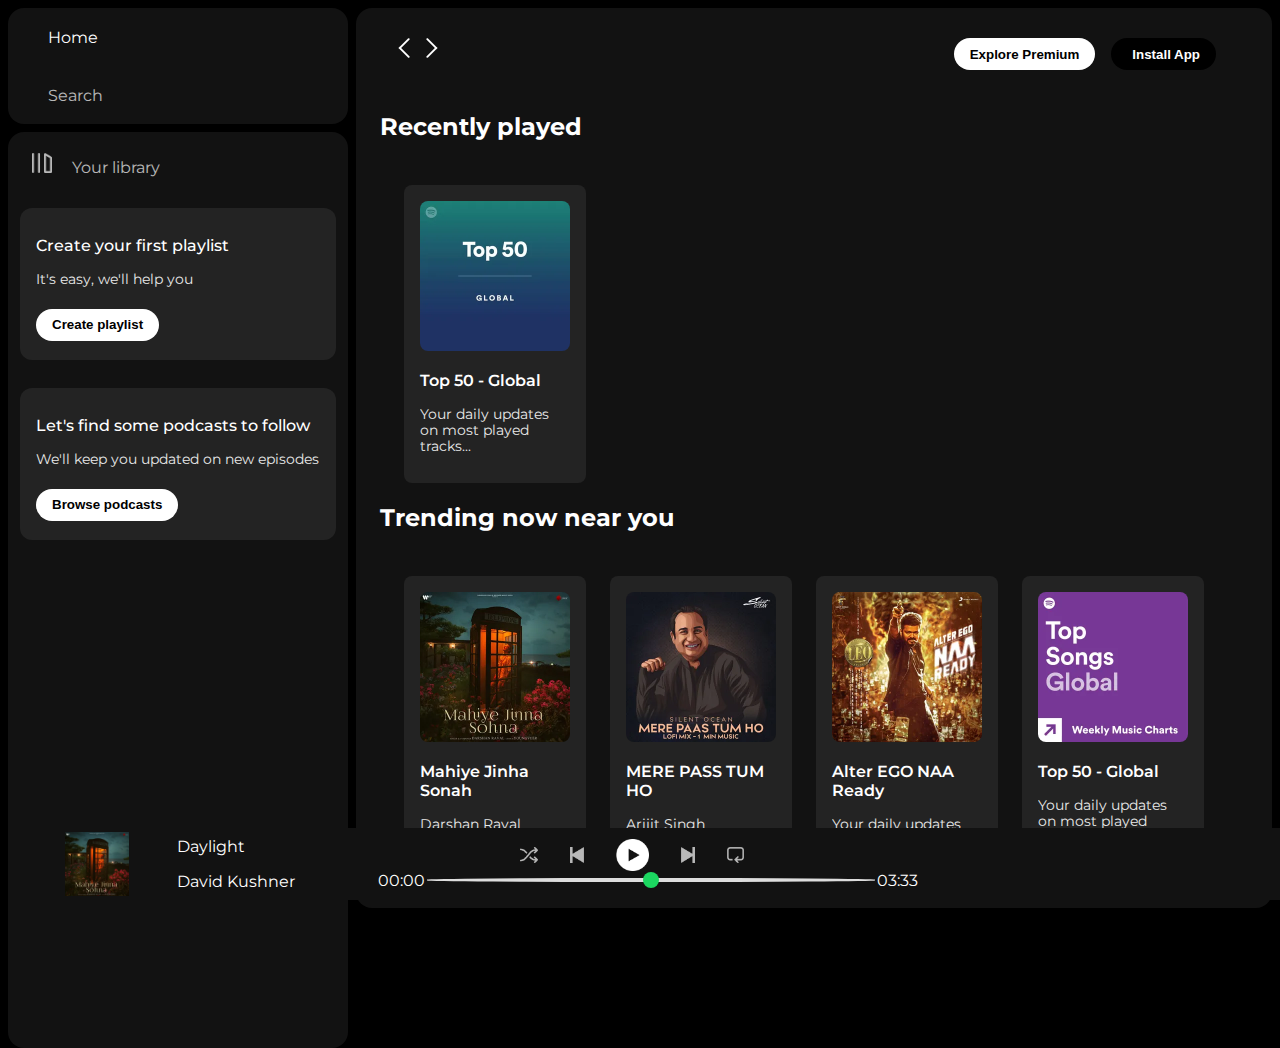
==== cssprojectone/index.html @ 4ffbf539 "Add files via upload" ====
<!DOCTYPE html>
<html lang="en">
  <head>
    <meta charset="UTF-8" />
    <meta http-equiv="X-UA-Compatible" content="IE=edge" />
    <meta name="viewport" content="width=device-width, initial-scale=1.0" />
    <link rel="stylesheet" href="style.css" />
    <link
      rel="stylesheet"
      href="https://cdnjs.cloudflare.com/ajax/libs/font-awesome/6.5.1/css/all.min.css"
      integrity="sha512-DTOQO9RWCH3ppGqcWaEA1BIZOC6xxalwEsw9c2QQeAIftl+Vegovlnee1c9QX4TctnWMn13TZye+giMm8e2LwA=="
      crossorigin="anonymous"
      referrerpolicy="no-referrer"
    />
    <link rel="icon" href="logo.webp" />
    <title>Spotify - Web Player: Music for everyone</title>
    <link rel="preconnect" href="https://fonts.googleapis.com" />
    <link rel="preconnect" href="https://fonts.gstatic.com" crossorigin />
    <link
      href="https://fonts.googleapis.com/css2?family=Montserrat:wght@300;400;500;600;700&family=Poppins&display=swap"
      rel="stylesheet"
    />
  </head>
  <body>
    <div class="main">
      <div class="sidebar">
        <div class="nav">
          <div class="nav-option" style="opacity: 1">
            <i class="fa-solid fa-house"></i>
            <a href="#">Home</a>
          </div>
          <div class="nav-option">
            <i class="fa-solid fa-magnifying-glass"></i>
            <a href="#">Search</a>
          </div>
        </div>
        <div class="library">
          <div class="options">
            <div class="lib-options nav-option">
              <img src="library_icon.webp" />
              <a href="#">Your library</a>
            </div>
            <div class="icons">
              <i class="fa-solid fa-plus"></i>
              <i class="fa-solid fa-arrow-right"></i>
            </div>
          </div>
          <div class="lib-box">
            <div class="box">
              <p class="box-p1">Create your first playlist</p>
              <p class="box-p2">It's easy, we'll help you</p>
              <button class="badge">Create playlist</button>
            </div>

            <div class="box">
              <p class="box-p1">Let's find some podcasts to follow</p>
              <p class="box-p2">We'll keep you updated on new episodes</p>
              <button class="badge">Browse podcasts</button>
            </div>
          </div>
        </div>
      </div>
      <div class="main-content">
        <div class="sticky-nav">
          <div class="sticky-nav-icons">
            <img src="backward_icon.webp" />
            <img src="forward_icon.webp " class="hide" />
          </div>
          <div class="sticky-nav-options">
            <button class="badge nav-item hide">Explore Premium</button>
            <button class="badge nav-item dark-badge">
              <i
                class="fa-regular fa-circle-down"
                style="margin-right: 5px"
              ></i>
              Install App
            </button>
            <i class="fa-regular fa-user nav-item"></i>
          </div>
        </div>

        <h2>Recently played</h2>
        <div class="cards-container">
          <div class="card">
            <img src="card1img.webp" class="card-img" />
            <p class="card-title">Top 50 - Global</p>
            <p class="card-info">Your daily updates on most played tracks...</p>
          </div>
        </div>

        <h2>Trending now near you</h2>
        <div class="cards-container">
          <div class="card">
            <img src="card2img.webp" class="card-img" />
            <p class="card-title">Mahiye Jinha Sonah</p>
            <p class="card-info">Darshan Raval</p>
          </div>
          <div class="card">
            <img src="card3img.webp" class="card-img" />
            <p class="card-title">MERE PASS TUM HO</p>
            <p class="card-info">Arijit Singh</p>
          </div>
          <div class="card">
            <img src="card4img.webp" class="card-img" />
            <p class="card-title">Alter EGO NAA Ready</p>
            <p class="card-info">Your daily updates on most played tracks...</p>
          </div>
          <div class="card">
            <img src="card5img.webp" class="card-img" />
            <p class="card-title">Top 50 - Global</p>
            <p class="card-info">Your daily updates on most played tracks...</p>
          </div>
          <div class="card">
            <img src="card6img.webp" class="card-img" />
            <p class="card-title">Tops Song - India</p>
            <p class="card-info">Your daily updates on most played tracks...</p>
          </div>
        </div>

        <h2>Featured Charts</h2>
        <div class="cards-container">
          <div class="card">
            <img src="card5img.webp" class="card-img" />
            <p class="card-title">Top Songs - Global</p>
            <p class="card-info">Your daily updates on most played tracks...</p>
          </div>
          <div class="card">
            <img src="card6img.webp" class="card-img" />
            <p class="card-title">Tops Song - India</p>
            <p class="card-info">Your daily updates on most played tracks...</p>
          </div>
          <div class="card">
            <img src="card1img.webp" class="card-img" />
            <p class="card-title">Top 50 - Global</p>
            <p class="card-info">Your daily updates on most played tracks...</p>
          </div>
        </div>
        <div class="footer">
          <div class="line"></div>
        </div>
      </div>


      <div class="music-player">
        <div class="album">
          <img src="card2img.webp" class="music-album">
          <div>
          <p class="alb-name">Daylight</p>
          
          <p class="artist-name">David Kushner</p>
          <i class="fa-regular fa-heart"></i>
          </div>
        </div>


        <div class="player">
          <div class="player-controls">
            <img src="player_icon1.webp" class="player-control-icon" />
            <img src="player_icon2.webp" class="player-control-icon" />
            <img src="player_icon3.webp" class="player-control-icon" style="opacity: 1;height: 2rem;" />
            <img src="player_icon4.webp" class="player-control-icon" />
            <img src="player_icon5.webp" class="player-control-icon" />
          </div>
          <div class="playback-bar">
            <span class="curret-time">00:00</span>
            <input type="range" min="0" max="100" class="progress-bar" step="1" />
            <span class="total-time">03:33</span>
          </div>
        </div>
        <div class="controls"></div>
      </div>
    </div>
  </body>
</html>
---- cssprojectone/style.css ----
body{
    font-family: 'Montserrat', sans-serif;
    margin: 0;
    background-color: black;
    color: white;
    overflow: hidden;
}
.main{
    display: flex;
    height: 100vh;
    padding: 0.5rem;
}

.sidebar{
    background-color:#000;
    width: 340px;
    border-radius: 1rem;/*16px*/
    margin-right: 0.5rem;
}

.main-content{
    background-color: #121212;
    flex: 1;
    border-radius: 1rem;
    overflow: auto;
    padding: 0 1.5rem 0 1.5rem;
}


a{
    text-decoration: none;
    color: white;
}

.nav{
    background-color: #121212;
    border-radius: 1rem;
    display: flex;
    flex-direction: column;
    height: 100px;
    justify-content: center;
    padding: 0.5rem 0.75rem;
}

.nav-option{
    line-height: 2.5rem;
    opacity: 0.7;
    padding: 0.5rem 0.75rem;
}

.nav-option:hover{
    opacity: 1;
}

.nav-option i{
    font-size: 1.25rem;
}

.nav-option a{
    font-size: 1rem;
    margin-left: 1rem;
}

.library{
    background-color: #121212;
    border-radius: 1rem;
    height: 100%;
    margin-top: 0.5rem;
    padding: 0.5rem 0.75rem;
}

.options{
    display: flex;
    justify-content: space-between;
    align-items: center;
}

.lib-options img{
    height:1.25rem ;
    width: 1.25rem;
}

.icons{
    font-size: 1.25rem;
    display: flex;
}
.icons i{
    opacity: 0.7;
    margin-right: 1rem;
}

.icons i:hover{
    opacity:1;
   
}

.box{
    background-color: #232323;
    height: 8rem;
    border-radius: 0.75rem;
    padding: 0.75rem 1rem;
    margin: 0.75rem 0 1.75rem 0;
}

.box-p1{
    font-size: 1rem;
    font-weight: 500;
}

.box-p2{
    font-size:0.85rem;
    opacity: 0.9;
}

.badge{
    background-color: white;
    border: none;
    border-radius: 100px;
    padding: 0.25rem 1rem;
    font-weight: 700;
    margin-top: 0.5rem;
    height: 2rem;
    width: fit-content;
}

.dark-badge{
background-color: #000;
color: #fff;
}

.sticky-nav{
    position: sticky;
    top:0;
    background-color: #121212;
    display: flex;
    justify-content: space-between;
    align-items: center;
    padding: 1rem 0  1rem 0;
    z-index: 10;
}

.sticky-nav-icons {
    margin: 0.75rem;
}
 
.sticky-nav-options{
    display: flex;
    justify-content: center;
    align-items: center;
}

.nav-item{
    margin-right: 1rem;
}

@media(max-width:1000px){
    .hide{
        display: none;
    }
}

.card{
    background-color: #232323;
    width: 150px;
    border-radius: 0.5rem;
    padding: 1rem;
    margin-left: 1.5rem;
    margin-top: 1.5rem;
}

.cards-container{
    display: flex;
    flex-wrap: wrap;
    
}

.card-img{
    width: 100%;
    border-radius: 0.5rem;
}

.card-title{
    font-weight: 600;
}

.card-info{
    font-size:0.85rem;
    opacity: 0.9;
}

.footer{
    height: 300px;
    display: flex;
    align-items: center;
    justify-content: center;
}

.line{
    width: 90%;
    height: 30%;
    border-top: 1px solid white;
    opacity: 0.4;
}

.album img{
    height: 4rem;
    width: 4rem;
    margin-top: 1.5rem;
    margin-left: 1.5rem;
    margin-bottom: 1.5rem;
}

.music-player{
    background-color: #121212;
    position: fixed;
    bottom: 0   ;
    width: 100%;
    height: 72px;
    display: flex;
    justify-content: space-between;
    align-items: center;
}


.album{
    width: 25%;
}

.player{
    width: 50%;
}

.player-controls{
    display: flex;
    justify-content: center;
    align-items: center;
}

.controls{
    width: 25%;
}

.player-control-icon{
    height: 1rem;
    margin-right: 2rem;
    opacity: 0.7;
}
.player-control-icon:hover{
    opacity: 1;
}

.playback-bar{
    display: flex;
    justify-content: center;
    align-items: center;
}

.progress-bar{
    width: 70%;
    appearance: none;
    background-color: transparent;
    cursor: pointer;
}

.progress-bar::-webkit-slider-runnable-track{
    background-color: #ddd;
    border-radius: 100%;
    height: 0.2rem;
}

.progress-bar::-webkit-slider-thumb{
    appearance: none;
    height: 1rem;
    width: 1rem ;
    border-radius: 50%;
    background-color: #1bd760;
    margin-top:-6px;
}

.album{
    display: flex;
    justify-content: center;
    align-items: center;
    
}
.music-album{
    margin-right: 3rem;
}
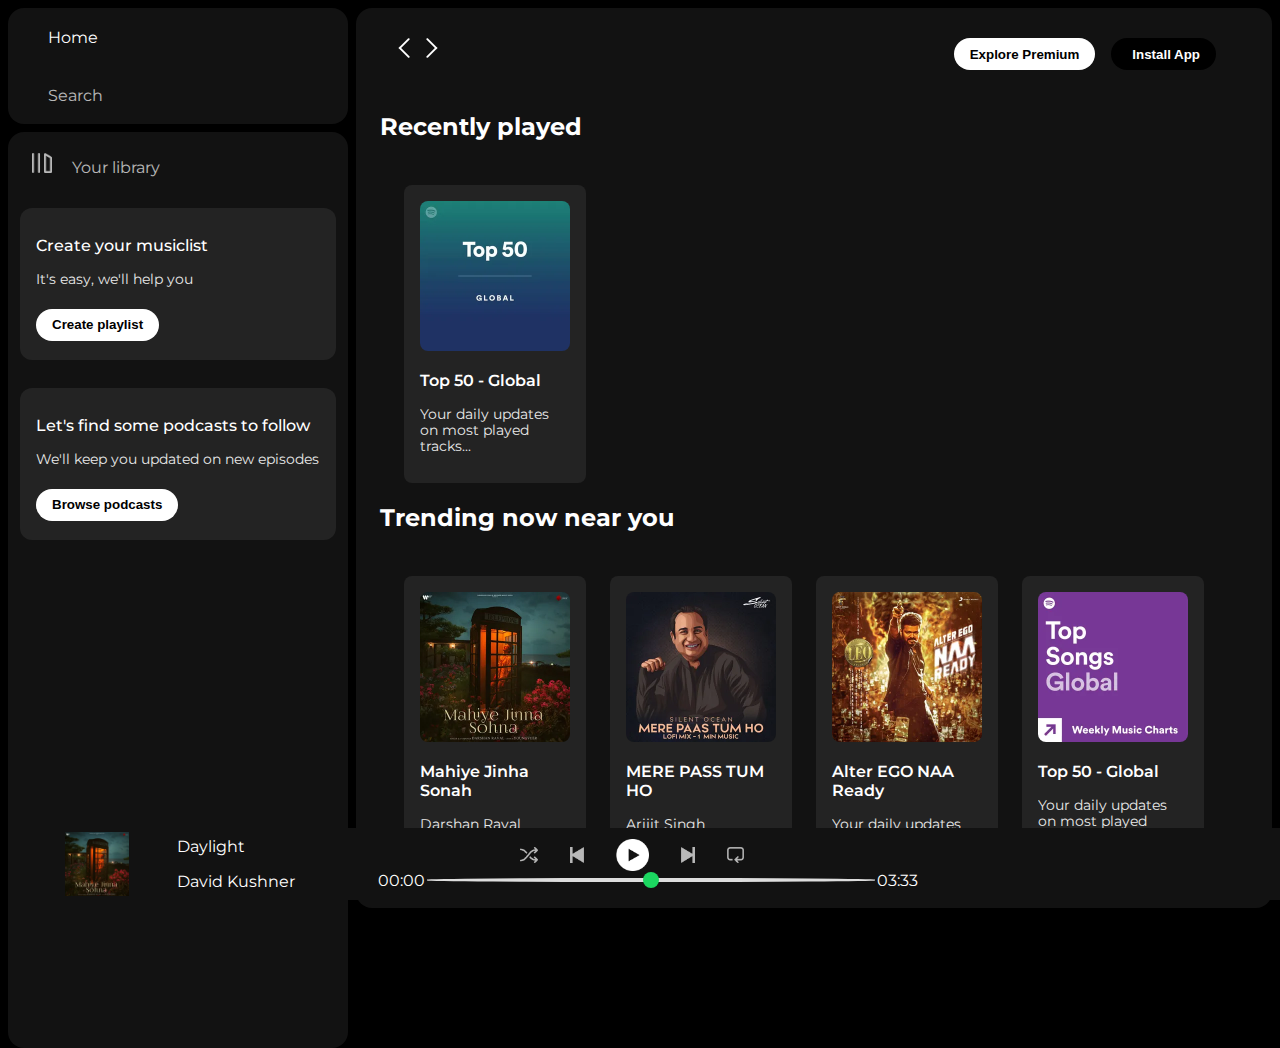
==== commit 1161b73f: "changed Name" ====
--- a/cssprojectone/index.html
+++ b/cssprojectone/index.html
@@ -47,7 +47,7 @@
           </div>
           <div class="lib-box">
             <div class="box">
-              <p class="box-p1">Create your first playlist</p>
+              <p class="box-p1">Create your musiclist</p>
               <p class="box-p2">It's easy, we'll help you</p>
               <button class="badge">Create playlist</button>
             </div>
@@ -140,30 +140,38 @@
         </div>
       </div>
 
-
       <div class="music-player">
         <div class="album">
-          <img src="card2img.webp" class="music-album">
+          <img src="card2img.webp" class="music-album" />
           <div>
-          <p class="alb-name">Daylight</p>
-          
-          <p class="artist-name">David Kushner</p>
-          <i class="fa-regular fa-heart"></i>
+            <p class="alb-name">Daylight</p>
+
+            <p class="artist-name">David Kushner</p>
+            <i class="fa-regular fa-heart"></i>
           </div>
         </div>
-
 
         <div class="player">
           <div class="player-controls">
             <img src="player_icon1.webp" class="player-control-icon" />
             <img src="player_icon2.webp" class="player-control-icon" />
-            <img src="player_icon3.webp" class="player-control-icon" style="opacity: 1;height: 2rem;" />
+            <img
+              src="player_icon3.webp"
+              class="player-control-icon"
+              style="opacity: 1; height: 2rem"
+            />
             <img src="player_icon4.webp" class="player-control-icon" />
             <img src="player_icon5.webp" class="player-control-icon" />
           </div>
           <div class="playback-bar">
             <span class="curret-time">00:00</span>
-            <input type="range" min="0" max="100" class="progress-bar" step="1" />
+            <input
+              type="range"
+              min="0"
+              max="100"
+              class="progress-bar"
+              step="1"
+            />
             <span class="total-time">03:33</span>
           </div>
         </div>
